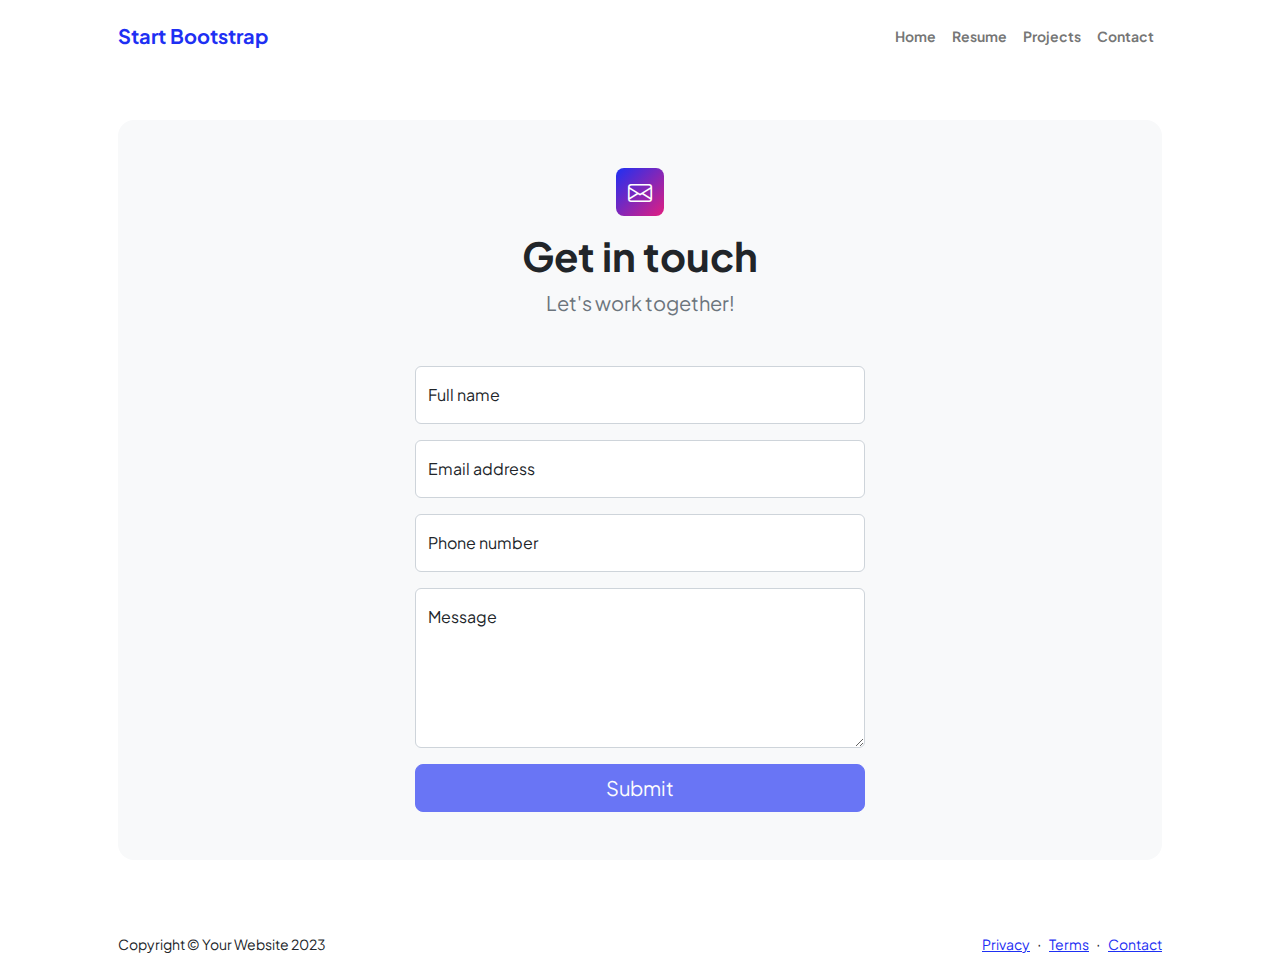
==== contact.html @ d26b1930 "up" ====
<!DOCTYPE html>
<html lang="en">
    <head>
        <meta charset="utf-8" />
        <meta name="viewport" content="width=device-width, initial-scale=1, shrink-to-fit=no" />
        <meta name="description" content />
        <meta name="author" content />
        <title>Modern Business - Start Bootstrap Template</title>
        <!-- Favicon-->
        <link rel="icon" type="image/x-icon" href="assets/favicon.ico" />
        <!-- Custom Google font-->
        <link rel="preconnect" href="https://fonts.googleapis.com" />
        <link rel="preconnect" href="https://fonts.gstatic.com" crossorigin />
        <link href="https://fonts.googleapis.com/css2?family=Plus+Jakarta+Sans:wght@100;200;300;400;500;600;700;800;900&amp;display=swap" rel="stylesheet" />
        <!-- Bootstrap icons-->
        <link href="https://cdn.jsdelivr.net/npm/bootstrap-icons@1.8.1/font/bootstrap-icons.css" rel="stylesheet" />
        <!-- Core theme CSS (includes Bootstrap)-->
        <link href="css/styles.css" rel="stylesheet" />
    </head>
    <body class="d-flex flex-column">
        <main class="flex-shrink-0">
            <!-- Navigation-->
            <nav class="navbar navbar-expand-lg navbar-light bg-white py-3">
                <div class="container px-5">
                    <a class="navbar-brand" href="index.html"><span class="fw-bolder text-primary">Start Bootstrap</span></a>
                    <button class="navbar-toggler" type="button" data-bs-toggle="collapse" data-bs-target="#navbarSupportedContent" aria-controls="navbarSupportedContent" aria-expanded="false" aria-label="Toggle navigation"><span class="navbar-toggler-icon"></span></button>
                    <div class="collapse navbar-collapse" id="navbarSupportedContent">
                        <ul class="navbar-nav ms-auto mb-2 mb-lg-0 small fw-bolder">
                            <li class="nav-item"><a class="nav-link" href="index.html">Home</a></li>
                            <li class="nav-item"><a class="nav-link" href="resume.html">Resume</a></li>
                            <li class="nav-item"><a class="nav-link" href="projects.html">Projects</a></li>
                            <li class="nav-item"><a class="nav-link" href="contact.html">Contact</a></li>
                        </ul>
                    </div>
                </div>
            </nav>
            <!-- Page content-->
            <section class="py-5">
                <div class="container px-5">
                    <!-- Contact form-->
                    <div class="bg-light rounded-4 py-5 px-4 px-md-5">
                        <div class="text-center mb-5">
                            <div class="feature bg-primary bg-gradient-primary-to-secondary text-white rounded-3 mb-3"><i class="bi bi-envelope"></i></div>
                            <h1 class="fw-bolder">Get in touch</h1>
                            <p class="lead fw-normal text-muted mb-0">Let's work together!</p>
                        </div>
                        <div class="row gx-5 justify-content-center">
                            <div class="col-lg-8 col-xl-6">
                                <!-- * * * * * * * * * * * * * * *-->
                                <!-- * * SB Forms Contact Form * *-->
                                <!-- * * * * * * * * * * * * * * *-->
                                <!-- This form is pre-integrated with SB Forms.-->
                                <!-- To make this form functional, sign up at-->
                                <!-- https://startbootstrap.com/solution/contact-forms-->
                                <!-- to get an API token!-->
                                <form id="contactForm" data-sb-form-api-token="API_TOKEN">
                                    <!-- Name input-->
                                    <div class="form-floating mb-3">
                                        <input class="form-control" id="name" type="text" placeholder="Enter your name..." data-sb-validations="required" />
                                        <label for="name">Full name</label>
                                        <div class="invalid-feedback" data-sb-feedback="name:required">A name is required.</div>
                                    </div>
                                    <!-- Email address input-->
                                    <div class="form-floating mb-3">
                                        <input class="form-control" id="email" type="email" placeholder="name@example.com" data-sb-validations="required,email" />
                                        <label for="email">Email address</label>
                                        <div class="invalid-feedback" data-sb-feedback="email:required">An email is required.</div>
                                        <div class="invalid-feedback" data-sb-feedback="email:email">Email is not valid.</div>
                                    </div>
                                    <!-- Phone number input-->
                                    <div class="form-floating mb-3">
                                        <input class="form-control" id="phone" type="tel" placeholder="(123) 456-7890" data-sb-validations="required" />
                                        <label for="phone">Phone number</label>
                                        <div class="invalid-feedback" data-sb-feedback="phone:required">A phone number is required.</div>
                                    </div>
                                    <!-- Message input-->
                                    <div class="form-floating mb-3">
                                        <textarea class="form-control" id="message" type="text" placeholder="Enter your message here..." style="height: 10rem" data-sb-validations="required"></textarea>
                                        <label for="message">Message</label>
                                        <div class="invalid-feedback" data-sb-feedback="message:required">A message is required.</div>
                                    </div>
                                    <!-- Submit success message-->
                                    <!---->
                                    <!-- This is what your users will see when the form-->
                                    <!-- has successfully submitted-->
                                    <div class="d-none" id="submitSuccessMessage">
                                        <div class="text-center mb-3">
                                            <div class="fw-bolder">Form submission successful!</div>
                                            To activate this form, sign up at
                                            <br />
                                            <a href="https://startbootstrap.com/solution/contact-forms">https://startbootstrap.com/solution/contact-forms</a>
                                        </div>
                                    </div>
                                    <!-- Submit error message-->
                                    <!---->
                                    <!-- This is what your users will see when there is-->
                                    <!-- an error submitting the form-->
                                    <div class="d-none" id="submitErrorMessage"><div class="text-center text-danger mb-3">Error sending message!</div></div>
                                    <!-- Submit Button-->
                                    <div class="d-grid"><button class="btn btn-primary btn-lg disabled" id="submitButton" type="submit">Submit</button></div>
                                </form>
                            </div>
                        </div>
                    </div>
                </div>
            </section>
        </main>
        <!-- Footer-->
        <footer class="bg-white py-4 mt-auto">
            <div class="container px-5">
                <div class="row align-items-center justify-content-between flex-column flex-sm-row">
                    <div class="col-auto"><div class="small m-0">Copyright &copy; Your Website 2023</div></div>
                    <div class="col-auto">
                        <a class="small" href="#!">Privacy</a>
                        <span class="mx-1">&middot;</span>
                        <a class="small" href="#!">Terms</a>
                        <span class="mx-1">&middot;</span>
                        <a class="small" href="#!">Contact</a>
                    </div>
                </div>
            </div>
        </footer>
        <!-- Bootstrap core JS-->
        <script src="https://cdn.jsdelivr.net/npm/bootstrap@5.2.3/dist/js/bootstrap.bundle.min.js"></script>
        <!-- Core theme JS-->
        <script src="js/scripts.js"></script>
        <!-- * * * * * * * * * * * * * * * * * * * * * * * * * * * * * * * * * * * * * * * *-->
        <!-- * *                               SB Forms JS                               * *-->
        <!-- * * Activate your form at https://startbootstrap.com/solution/contact-forms * *-->
        <!-- * * * * * * * * * * * * * * * * * * * * * * * * * * * * * * * * * * * * * * * *-->
        <script src="https://cdn.startbootstrap.com/sb-forms-latest.js"></script>
    </body>
</html>
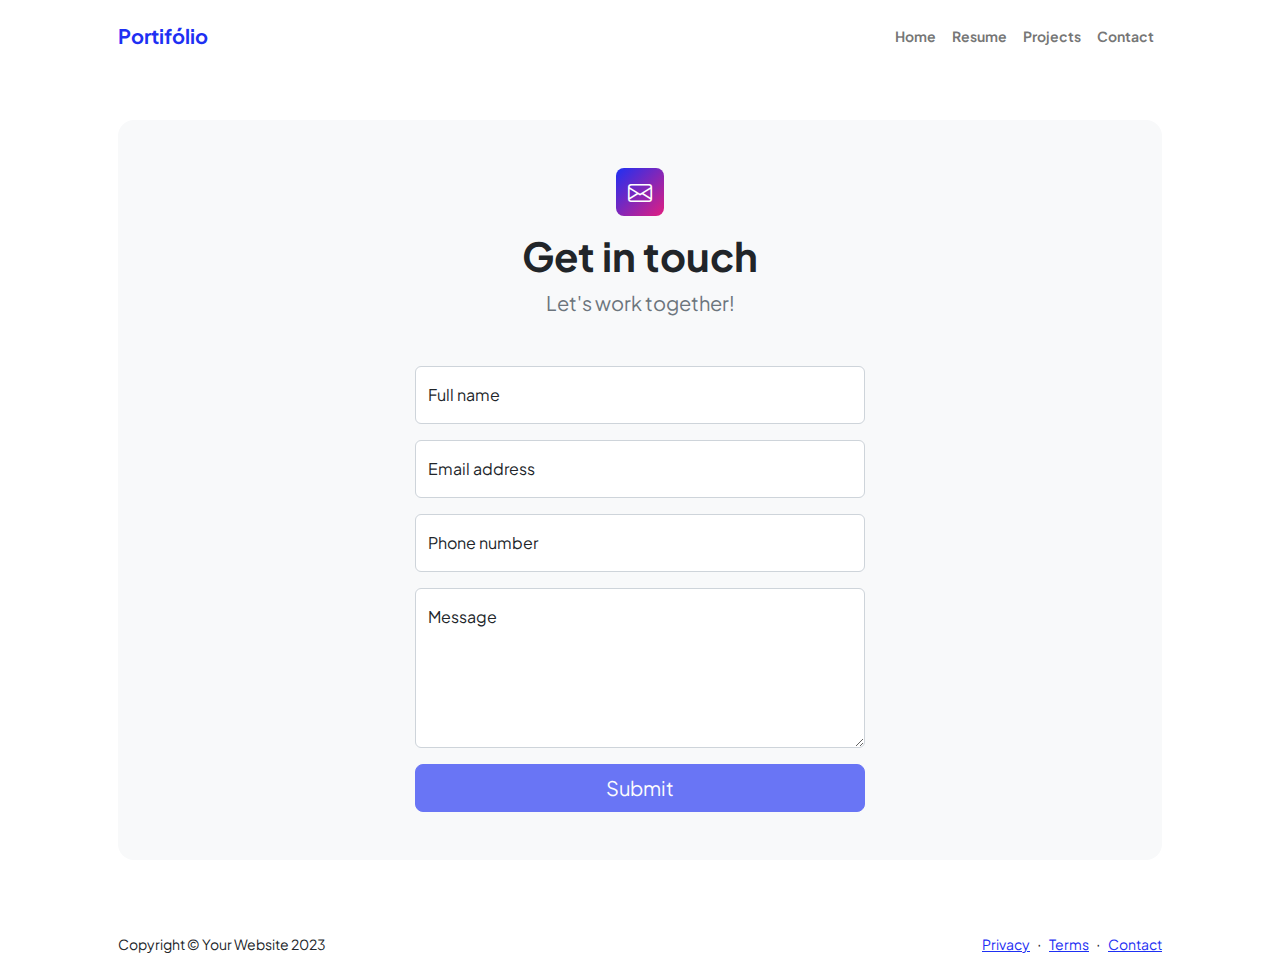
==== commit 44adaa42: "up" ====
--- a/contact.html
+++ b/contact.html
@@ -5,7 +5,7 @@
         <meta name="viewport" content="width=device-width, initial-scale=1, shrink-to-fit=no" />
         <meta name="description" content />
         <meta name="author" content />
-        <title>Modern Business - Start Bootstrap Template</title>
+        <title>Modern Business - Portifólio Template</title>
         <!-- Favicon-->
         <link rel="icon" type="image/x-icon" href="assets/favicon.ico" />
         <!-- Custom Google font-->
@@ -22,7 +22,7 @@
             <!-- Navigation-->
             <nav class="navbar navbar-expand-lg navbar-light bg-white py-3">
                 <div class="container px-5">
-                    <a class="navbar-brand" href="index.html"><span class="fw-bolder text-primary">Start Bootstrap</span></a>
+                    <a class="navbar-brand" href="index.html"><span class="fw-bolder text-primary">Portifólio</span></a>
                     <button class="navbar-toggler" type="button" data-bs-toggle="collapse" data-bs-target="#navbarSupportedContent" aria-controls="navbarSupportedContent" aria-expanded="false" aria-label="Toggle navigation"><span class="navbar-toggler-icon"></span></button>
                     <div class="collapse navbar-collapse" id="navbarSupportedContent">
                         <ul class="navbar-nav ms-auto mb-2 mb-lg-0 small fw-bolder">
